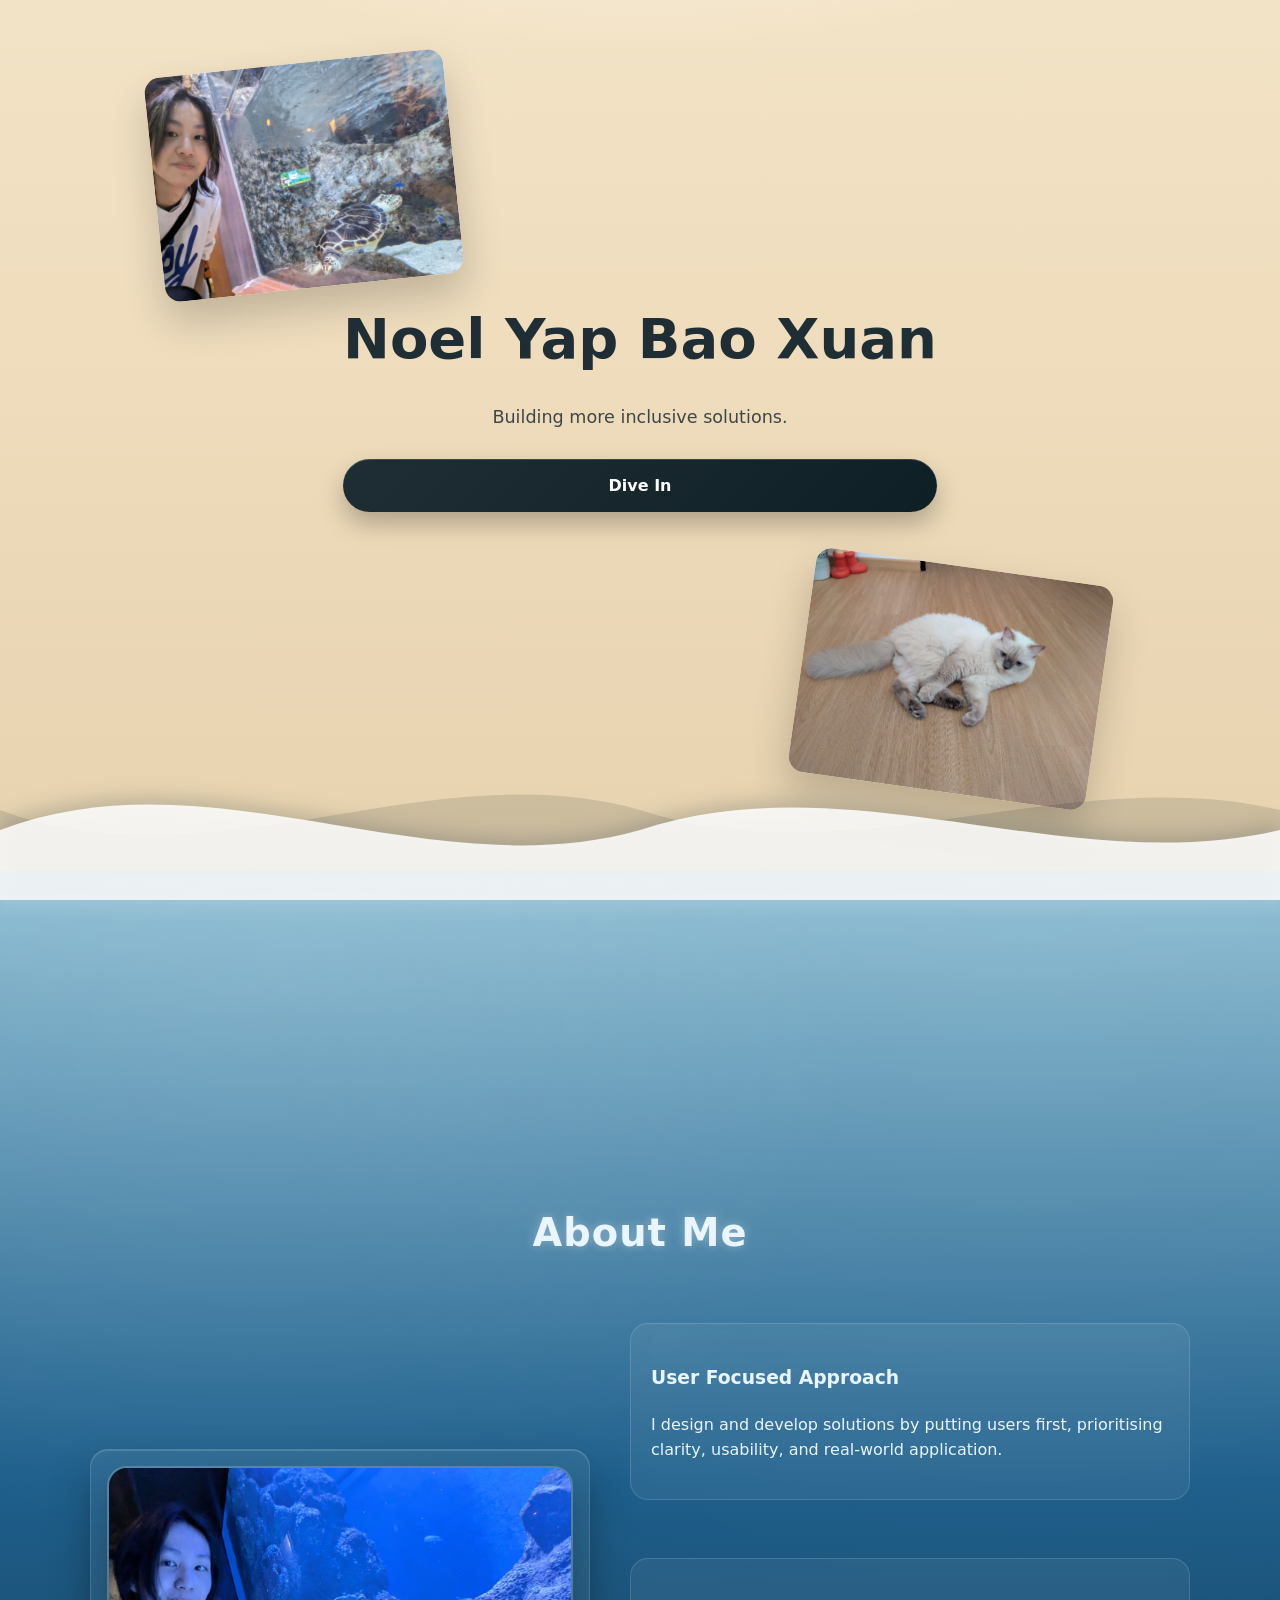
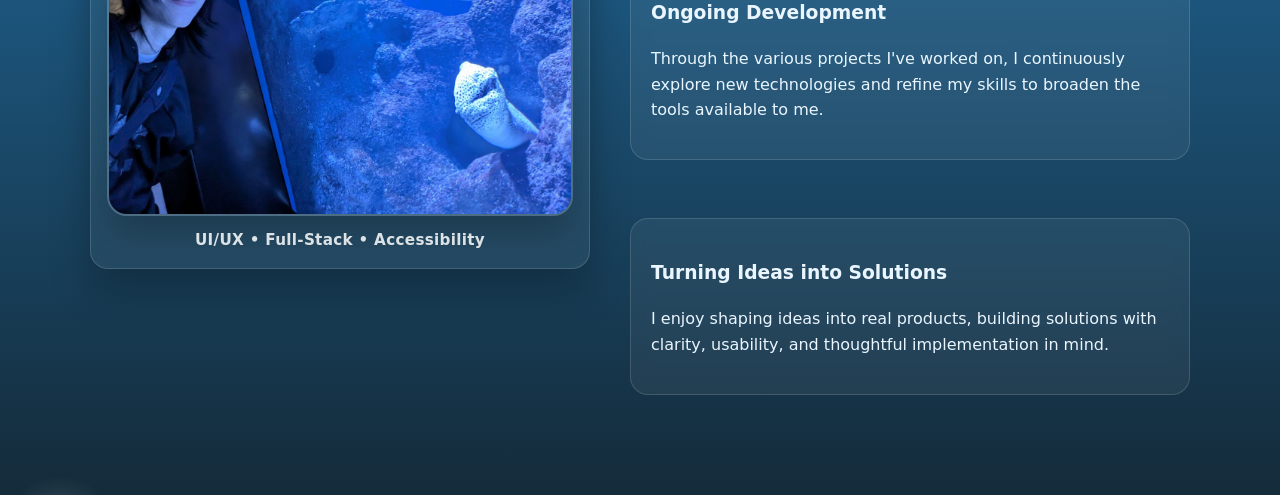
==== index.html @ 28a3634a "move index" ====
<!DOCTYPE html>
<html lang="en">
<head>
    <meta charset="UTF-8">
    <meta name="viewport" content="width=device-width, initial-scale=1.0">
    <title>Noel Yap Bao Xuan</title>
    <link rel="stylesheet" href="css/styles.css">
    </head>

    <body>

    <!-- Shore Section -->
    <section class="Intro">
        <h1>Noel Yap Bao Xuan</h1>
        <p class="sub">
            Building more inclusive solutions.
        </p>
        <div class="sand-photos" aria-hidden="true">
            <img src="assets/intro.jpg" class="sand-photo p1" alt="">
            <img src="assets/cat1.jpg" class="sand-photo p2" alt="">
        </div>
        <a class="btn" href="#about">Dive In</a>
        <div class="wave-divider" id="wave" aria-hidden="true">
            <svg viewBox="0 0 1440 180" preserveAspectRatio="none">
                <path class="wave wave--back"
                    d="M0,90 C240,170 480,30 720,90 C960,160 1200,40 1440,90 L1440,180 L0,180 Z"></path>
                <path class="wave wave--front"
                    d="M0,110 C240,30 480,170 720,110 C960,40 1200,160 1440,110 L1440,180 L0,180 Z"></path>
            </svg>
        </div>
    </section>

    <!-- Ocean Section -->
    <section id="about">
        <div class="bubbles"></div>
        <h2>About Me</h2>

        <div class="about-grid">
            <div class="about-left">
            <img class="about-photo" src="assets/about.jpg" alt="Noel Yap" />
            <div class="about-photo-caption">UI/UX • Full-Stack • Accessibility</div>
            </div>

            <div class="about-right">
            <div class="about-content">
                <h3>User Focused Approach</h3>
                <p>I design and develop solutions by putting users first, prioritising clarity, usability, and real-world application.</p>
            </div>

            <div class="about-content">
                <h3>Ongoing Development</h3>
                <p>Through the various projects I've worked on, I continuously explore new technologies and refine my skills to broaden the tools available to me.</p>
            </div>

            <div class="about-content">
                <h3>Turning Ideas into Solutions</h3>
                <p>I enjoy shaping ideas into real products, building solutions with clarity, usability, and thoughtful implementation in mind.</p>
            </div>
            </div>
        </div>
    </section>

    <script src="js/index.js"></script>
</body>
</html>
---- css/styles.css ----
:root{
    --sand1:#F3E3C6;
    --sand2:#E7D2AE;
    --sea1:#8FBFD4;
    --sea2:#1E5F8C;
    --sea3:#142B3A;
    --foam: rgba(255,255,255,.85);
    --text-dark:#1F2E35;
    --text-light:#EAF6FF;
    --muted-light:#A7C1CF;
    --radius: 18px;
    --border: rgba(255,255,255,.14);
    --max: 1000px;
    --waveH: 180px;
}

*{ box-sizing:border-box; }
body{
    margin:0;
    font-family: system-ui, -apple-system, Segoe UI, Roboto, Arial, sans-serif;
    line-height:1.6;
}

.Intro h1,
.hero-sub,.sand-photos,
.btn{
    animation: heroFade .8s ease forwards;
    opacity:0;
    transform: translateY(20px);
}

.hero-sub{ animation-delay:.2s; }
.btn{ animation-delay:.4s; }

@keyframes heroFade{
    to{
        opacity:1;
        transform: translateY(0);
    }
}
.Intro{
    position:relative;
    min-height:100vh;
    display:grid;
    place-content:center;
    text-align:center;
    padding:40px 20px;
    overflow:hidden;

    padding-bottom: var(--waveH);

    color:var(--text-dark);
    background:
        radial-gradient(900px 380px at 50% -20%, rgba(255,255,255,.7), transparent 60%),
        linear-gradient(180deg,var(--sand1),var(--sand2));
        
}

.Intro h1{
    font-size:clamp(2.2rem,5vw,3.5rem);
    margin-bottom:5px;
}
.sub{
    margin: 14px auto 28px;
    max-width: 600px;
    font-size: 1.1rem;
    opacity: .85;
    color: var(--text-dark);
}
.btn{
    padding:14px 28px;
    border-radius:999px;
    font-weight:700;
    text-decoration:none;
    display:inline-block;

    background: linear-gradient(135deg,#1F2E35,#0F1F26);
    color:white;

    box-shadow:
        0 12px 25px rgba(0,0,0,.25),
        inset 0 1px 0 rgba(255,255,255,.15);

    transition: all .3s ease;
    }

.btn:hover{
    transform: translateY(-3px);
    box-shadow:
        0 20px 35px rgba(0,0,0,.35),
        inset 0 1px 0 rgba(255,255,255,.2);
    }
.btn:hover{ transform:translateY(-2px); }

.sand-photos{
    position:absolute;
    inset:0;
    pointer-events:none;
    z-index:1;
}

.sand-photo{
    position:absolute;
    width:300px;
    border-radius:16px;
    transform: rotate(-6deg);
    box-shadow: 0 20px 40px rgba(0,0,0,.2);
}

.sand-photo.p1{
    left:12%;
    bottom:68%;
}

.sand-photo.p2{
  right:14%;
  bottom:12%;
  transform: rotate(8deg);
}

.Intro h1,
.Intro .btn{
  position:relative;
  z-index:2;
}
.wave-divider{
    position:absolute;
    left:0; right:0;
    bottom:0;
    height: var(--waveH);
    pointer-events:none;
    line-height:0;
    z-index:2;
}

.wave-divider svg{
    width:100%;
    height:100%;
    display:block;
}

.wave--front{
    fill: var(--foam);
    filter: drop-shadow(0 -6px 10px rgba(20,43,58,.25));
}

.wave--back{
    fill: rgba(7,26,38,.12);
    filter: blur(.4px);
}

#about{
    position:relative;
    z-index:1;

    margin-top: calc(-1 * var(--waveH) + 60px);

    padding: calc(120px + var(--waveH)) 20px 80px;

    color: var(--text-light);
    background: linear-gradient(180deg,var(--sea1),var(--sea2),var(--sea3));
    overflow:hidden;

    transform: translateY(90px);
    transition: transform 900ms cubic-bezier(.2,.9,.2,1);
    will-change: transform;
}

#about::before{
    content:"";
    position:absolute;
    left:0;
    right:0;
    top:-70px;
    height:160px;
    pointer-events:none;
    background: linear-gradient(
        180deg,
        rgba(255,255,255,.85) 0%,
        rgba(255,255,255,.35) 35%,
        rgba(255,255,255,0) 75%
    );
    filter: blur(2px);
    opacity: .9;
}
#about::after{
    content:"";
    position:absolute;
    inset:0;
    pointer-events:none;

    background:
        radial-gradient(circle at 20% 10%, rgba(255,255,255,.08), transparent 40%),
        radial-gradient(circle at 80% 0%, rgba(255,255,255,.06), transparent 50%);

    animation: shimmer 8s ease-in-out infinite alternate;
    }

    @keyframes shimmer{
    from{ transform: translateY(-10px); }
    to{ transform: translateY(10px); }
}

#about h2{
    text-align:center;
    margin-bottom:40px;
    font-size: clamp(2rem, 3vw, 2.8rem);
    letter-spacing:1px;

    text-shadow:
    0 0 10px rgba(255,255,255,.3),
    0 0 30px rgba(255,255,255,.1);
}
.about-content{
    width:min(var(--max),100%);
    margin:20px auto;
    padding:20px;
    border-radius:var(--radius);
    background:rgba(255,255,255,.06);
    border:1px solid var(--border);
    backdrop-filter:blur(8px);
    transition:0.2s ease;
    animation: float 6s ease-in-out infinite;

}
.about-content:nth-child(2){ animation-delay: 1s; }
.about-content:nth-child(3){ animation-delay: 2s; }

@keyframes float{
    0%{ transform: translateY(0px); }
    50%{ transform: translateY(-8px); }
    100%{ transform: translateY(0px); }
}

.about-content:hover{
    transform:translateY(-4px);
    background:rgba(255,255,255,.09);
}

.bubbles{
    position:absolute;
    inset:0;
    pointer-events:none;
    overflow:hidden;
}

.bubbles::before,
.bubbles::after{
    content:"";
    position:absolute;
    bottom:-100px;
    width:120px;
    height:120px;
    border-radius:50%;
    background: radial-gradient(circle, rgba(255,255,255,.2), transparent 70%);
    animation: rise 12s linear infinite;
}

.bubbles::after{
    left:70%;
    width:80px;
    height:80px;
    animation-duration: 16s;
}

@keyframes rise{
    from{ transform: translateY(0); opacity:.5; }
    to{ transform: translateY(-120vh); opacity:0; }
}

#wave{
    transform:translateY(0);
    transition:transform 900ms cubic-bezier(.2,.9,.2,1);
    will-change: transform;
}

body.is-swept #wave{ transform:translateY(-70px); }
body.is-swept #about{ transform:translateY(0); }

.wave--front, .wave--back{
    transform-origin:50% 100%;
    transition:transform 900ms cubic-bezier(.2,.9,.2,1);
}

body.is-swept .wave--front{ transform:scaleY(1.08); }
body.is-swept .wave--back{ transform:scaleY(1.04); }

.about-grid{
    width: min(1100px, 100%);
    margin: 20px auto 0;  
    display: grid;
    grid-template-columns: 500px 1fr;  
    gap: 40px;
    align-items: center;  
}
.about-left{
    position: sticky;
    top: 90px;                 
    align-self: center;

    padding: 16px;
    border-radius: var(--radius);
    background: rgba(255,255,255,.06);
    border: 1px solid var(--border);
    backdrop-filter: blur(8px);

    box-shadow:
    0 20px 40px rgba(0,0,0,.25),
    inset 0 1px 0 rgba(255,255,255,.15);
}

.about-photo{
    width: 100%;
    aspect-ratio: 4/3;       
    object-fit: cover;
    border-radius: 20px;
    display: block;

    border: 2px solid rgba(255,255,255,.18);
    box-shadow: 0 18px 35px rgba(0,0,0,.25);
}

.about-photo-caption{
    margin-top: 12px;
    text-align: center;
    font-weight: 700;
    color: rgba(255,255,255,.85);
    letter-spacing: .3px;
    font-size: .95rem;
}

.about-right{
    display: grid;
    gap: 18px;
}

.about-right .about-content{ animation: float 6s ease-in-out infinite; }
.about-right .about-content:nth-child(1){ animation-delay: 0s; }
.about-right .about-content:nth-child(2){ animation-delay: 1s; }
.about-right .about-content:nth-child(3){ animation-delay: 2s; }

@media (max-width: 900px){
    .about-grid{
        grid-template-columns: 1fr;
    }
    .about-left{
        position: relative;
        top: auto;
    }
}
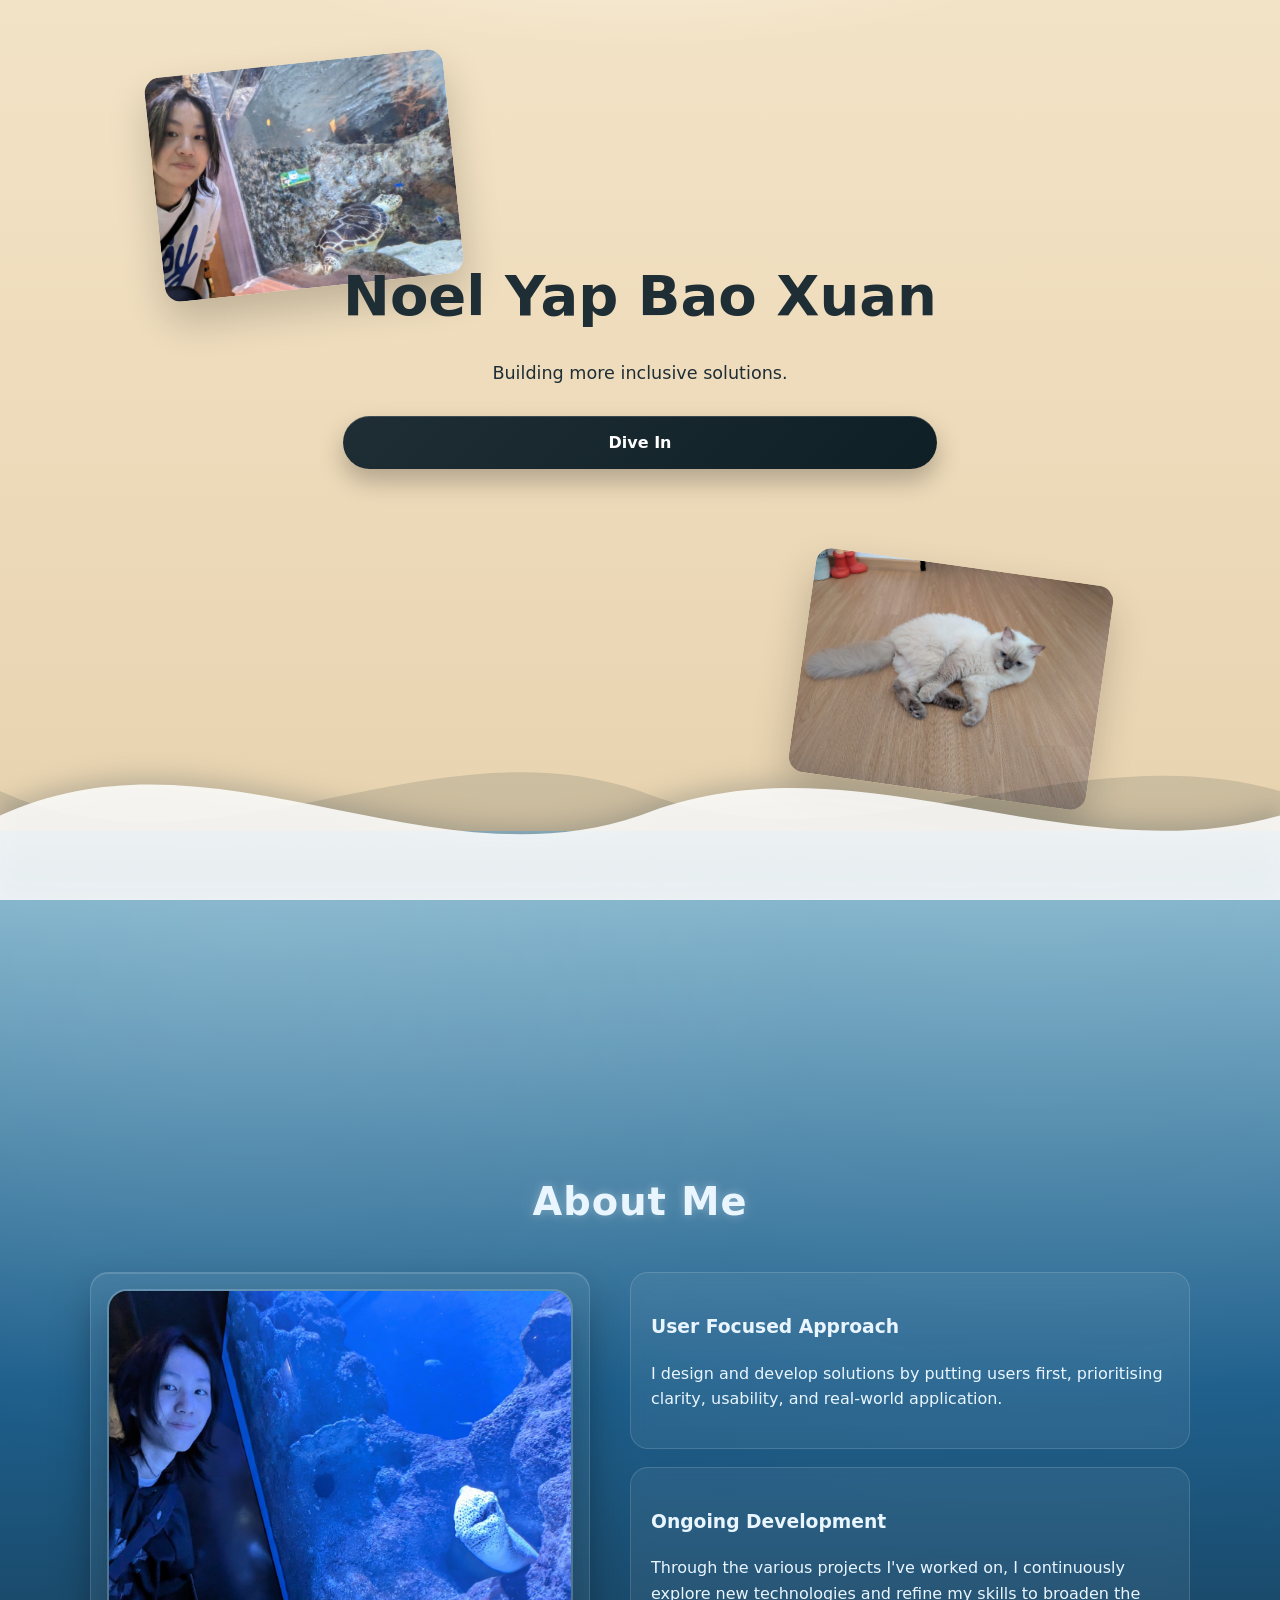
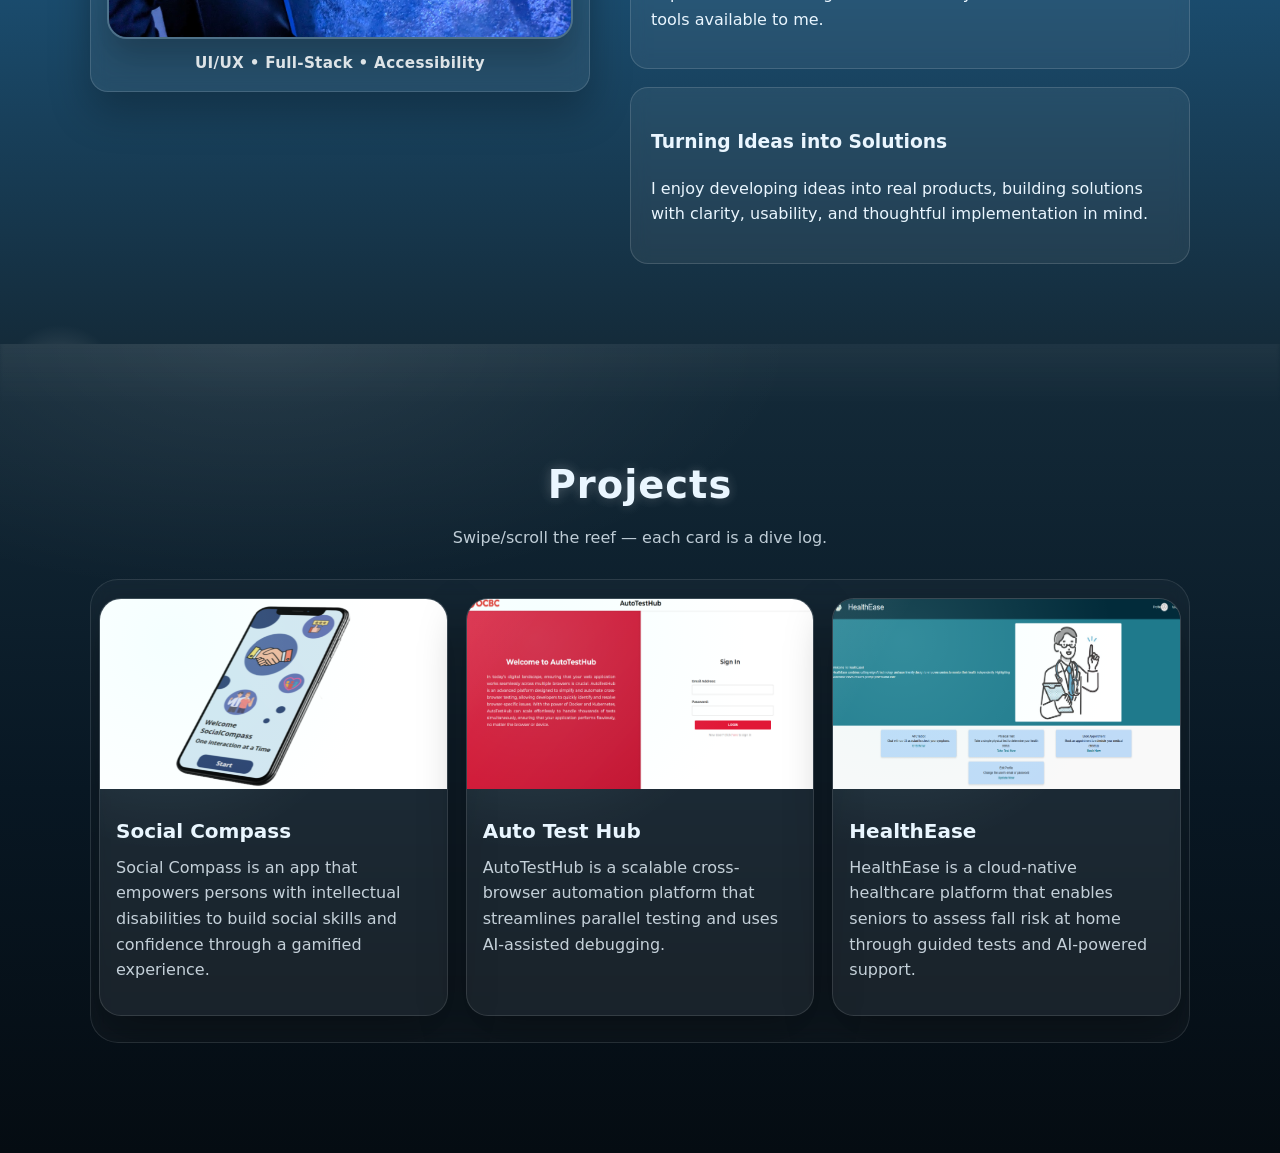
==== commit 15f683d4: "completed project section" ====
--- a/index.html
+++ b/index.html
@@ -28,9 +28,11 @@
                     d="M0,110 C240,30 480,170 720,110 C960,40 1200,160 1440,110 L1440,180 L0,180 Z"></path>
             </svg>
         </div>
+        
     </section>
 
-    <!-- Ocean Section -->
+
+    <!-- About Me Section -->
     <section id="about">
         <div class="bubbles"></div>
         <h2>About Me</h2>
@@ -54,12 +56,88 @@
 
             <div class="about-content">
                 <h3>Turning Ideas into Solutions</h3>
-                <p>I enjoy shaping ideas into real products, building solutions with clarity, usability, and thoughtful implementation in mind.</p>
+                <p>I enjoy developing ideas into real products, building solutions with clarity, usability, and thoughtful implementation in mind.</p>
             </div>
             </div>
         </div>
     </section>
 
+    <!-- Projects Section -->
+<section id="projects">
+    <div class="projects-head">
+        <h2>Projects</h2>
+        <p class="projects-sub">Swipe/scroll the reef — each card is a dive log.</p>
+    </div>
+
+    <div class="projects-reef" aria-label="Projects (horizontal)">
+    <article class="project-card" role="button" tabindex="0"
+        data-project="socialcompass"
+        aria-label="Open Social Compass details">
+
+        <div class="project-media">
+            <img src="assets/socialcompass.jpg" alt="Social Compass preview" />
+        </div>
+
+        <div class="project-body">
+            <h3>Social Compass</h3>
+            <p>Social Compass is an app that empowers persons with intellectual disabilities to build social skills and confidence through a gamified experience.</p>
+        </div>
+
+        <span class="card-glow" aria-hidden="true"></span>
+        </article>
+
+        <article class="project-card" role="button" tabindex="0"
+            data-project="autotesthub"
+            aria-label="Open Auto Test Hub details">
+            <div class="project-media">
+            <img src="assets/ath.png" alt="Auto Test Hub preview" />
+        </div>
+            <div class="project-body">
+                <h3>Auto Test Hub</h3>
+                <p>AutoTestHub is a scalable cross-browser automation platform that streamlines parallel testing and uses AI-assisted debugging.</p>
+            </div>
+
+            <span class="card-glow" aria-hidden="true"></span>
+            </article>
+
+        <article class="project-card" role="button" tabindex="0"
+            data-project="healthease"
+            aria-label="Open HealthEase details">
+                    <div class="project-media">
+            <img src="assets/healthEase.png" alt="Project 3 preview" />
+        </div>
+            <div class="project-body">
+                <h3>HealthEase</h3>
+                <p>HealthEase is a cloud-native healthcare platform that enables seniors to assess fall risk at home through guided tests and AI-powered support.</p>
+            </div>
+
+            <span class="card-glow" aria-hidden="true"></span>
+            </article>
+    </div>
+</section>
+
+    <div class="angler-teaser" aria-hidden="false">
+        <img src="assets/angler.png" alt="" class="angler-img" />
+        <button class="angler-hit" type="button" aria-label="Go to Projects"></button>
+        </div>
+
+        <!-- Project Modal -->
+    <div class="modal" id="projectModal" aria-hidden="true">
+        <div class="modal-backdrop" data-close="true"></div>
+
+        <div class="modal-dialog" role="dialog" aria-modal="true" aria-labelledby="modalTitle">
+            <button class="modal-close" type="button" aria-label="Close modal" data-close="true">✕</button>
+
+            <h3 id="modalTitle">Title</h3>
+            <p class="modal-sub" id="modalSub">Short line</p>
+
+            <div class="modal-content" id="modalContent"></div>
+
+            <div class="modal-actions" id="modalActions"></div>
+        </div>
+    </div>
+
     <script src="js/index.js"></script>
+
 </body>
 </html>
--- a/css/styles.css
+++ b/css/styles.css
@@ -11,34 +11,35 @@
     --radius: 18px;
     --border: rgba(255,255,255,.14);
     --max: 1000px;
-    --waveH: 180px;
-}
-
-*{ box-sizing:border-box; }
-body{
+    --waveH: 220px;
+    }
+
+    *{ box-sizing:border-box; }
+    html{ scroll-behavior:auto; }
+    body{
     margin:0;
     font-family: system-ui, -apple-system, Segoe UI, Roboto, Arial, sans-serif;
     line-height:1.6;
-}
-
-.Intro h1,
-.hero-sub,.sand-photos,
-.btn{
+    }
+
+    /* ===== Intro ===== */
+    .Intro h1,
+    .sub,
+    .sand-photos,
+    .btn{
     animation: heroFade .8s ease forwards;
     opacity:0;
     transform: translateY(20px);
-}
-
-.hero-sub{ animation-delay:.2s; }
-.btn{ animation-delay:.4s; }
-
-@keyframes heroFade{
-    to{
-        opacity:1;
-        transform: translateY(0);
-    }
-}
-.Intro{
+    }
+    .sub{ animation-delay:.15s; }
+    .sand-photos{ animation-delay:.25s; }
+    .btn{ animation-delay:.4s; }
+
+    @keyframes heroFade{
+    to{ opacity:1; transform: translateY(0); }
+    }
+
+    .Intro{
     position:relative;
     min-height:100vh;
     display:grid;
@@ -53,124 +54,125 @@
     background:
         radial-gradient(900px 380px at 50% -20%, rgba(255,255,255,.7), transparent 60%),
         linear-gradient(180deg,var(--sand1),var(--sand2));
-        
-}
-
-.Intro h1{
+    }
+
+    .Intro h1{
     font-size:clamp(2.2rem,5vw,3.5rem);
-    margin-bottom:5px;
-}
-.sub{
+    margin:0 0 5px;
+    }
+    .sub{
     margin: 14px auto 28px;
     max-width: 600px;
     font-size: 1.1rem;
     opacity: .85;
     color: var(--text-dark);
-}
-.btn{
+    }
+
+    .btn{
     padding:14px 28px;
     border-radius:999px;
-    font-weight:700;
+    font-weight:800;
     text-decoration:none;
     display:inline-block;
-
     background: linear-gradient(135deg,#1F2E35,#0F1F26);
     color:white;
-
     box-shadow:
         0 12px 25px rgba(0,0,0,.25),
         inset 0 1px 0 rgba(255,255,255,.15);
-
-    transition: all .3s ease;
-    }
-
-.btn:hover{
+    transition: transform .25s ease, box-shadow .25s ease;
+    }
+    .btn:hover{
     transform: translateY(-3px);
     box-shadow:
         0 20px 35px rgba(0,0,0,.35),
         inset 0 1px 0 rgba(255,255,255,.2);
     }
-.btn:hover{ transform:translateY(-2px); }
-
-.sand-photos{
+
+    .sand-photos{
     position:absolute;
     inset:0;
     pointer-events:none;
     z-index:1;
-}
-
-.sand-photo{
+    }
+    .sand-photo{
     position:absolute;
     width:300px;
     border-radius:16px;
     transform: rotate(-6deg);
     box-shadow: 0 20px 40px rgba(0,0,0,.2);
-}
-
-.sand-photo.p1{
-    left:12%;
-    bottom:68%;
-}
-
-.sand-photo.p2{
-  right:14%;
-  bottom:12%;
-  transform: rotate(8deg);
-}
-
-.Intro h1,
-.Intro .btn{
-  position:relative;
-  z-index:2;
-}
-.wave-divider{
+    }
+    .sand-photo.p1{ left:12%; bottom:68%; }
+    .sand-photo.p2{
+    right:14%;
+    bottom:12%;
+    transform: rotate(8deg);
+    }
+
+    .Intro h1,
+    .Intro .sub,
+    .Intro .btn{
+    position:relative;
+    z-index:2;
+    }
+
+/* ===== Wave Divider ===== */
+    .wave-divider{
     position:absolute;
     left:0; right:0;
-    bottom:0;
+    bottom:-1px;              
     height: var(--waveH);
     pointer-events:none;
     line-height:0;
-    z-index:2;
-}
-
-.wave-divider svg{
+    z-index:3;
+    }
+    .wave-divider svg{
     width:100%;
     height:100%;
     display:block;
-}
-
-.wave--front{
+    }
+
+
+    .wave--front{
     fill: var(--foam);
     filter: drop-shadow(0 -6px 10px rgba(20,43,58,.25));
-}
-
-.wave--back{
+    }
+    .wave--back{
     fill: rgba(7,26,38,.12);
     filter: blur(.4px);
-}
-
-#about{
+    }
+
+    #wave{
+    transform: translateY(0);
+    transition: transform 900ms cubic-bezier(.2,.9,.2,1);
+    will-change: transform;
+    }
+    body.is-swept #wave{
+    transform: translateY(-70px);
+    }
+    .wave--front, .wave--back{
+    transform-origin:50% 100%;
+    transition: transform 900ms cubic-bezier(.2,.9,.2,1);
+    }
+    body.is-swept .wave--front{ transform: scaleY(1.08); }
+    body.is-swept .wave--back{ transform: scaleY(1.04); }
+
+    /* ===== About ===== */
+    #about{
     position:relative;
-    z-index:1;
-
-    margin-top: calc(-1 * var(--waveH) + 60px);
-
+    z-index:2;
+
+    margin-top: calc(-1 * var(--waveH) + 151px);
     padding: calc(120px + var(--waveH)) 20px 80px;
 
     color: var(--text-light);
     background: linear-gradient(180deg,var(--sea1),var(--sea2),var(--sea3));
     overflow:hidden;
-
-    transform: translateY(90px);
-    transition: transform 900ms cubic-bezier(.2,.9,.2,1);
-    will-change: transform;
-}
-
-#about::before{
+    }
+
+    #about::before{
     content:"";
     position:absolute;
-    left:0;
-    right:0;
+    left:0; right:0;
     top:-70px;
     height:160px;
     pointer-events:none;
@@ -182,70 +184,42 @@
     );
     filter: blur(2px);
     opacity: .9;
-}
-#about::after{
+    }
+
+    #about::after{
     content:"";
     position:absolute;
     inset:0;
     pointer-events:none;
-
     background:
         radial-gradient(circle at 20% 10%, rgba(255,255,255,.08), transparent 40%),
         radial-gradient(circle at 80% 0%, rgba(255,255,255,.06), transparent 50%);
-
     animation: shimmer 8s ease-in-out infinite alternate;
     }
 
     @keyframes shimmer{
     from{ transform: translateY(-10px); }
     to{ transform: translateY(10px); }
-}
-
-#about h2{
+    }
+
+    #about h2{
     text-align:center;
-    margin-bottom:40px;
+    margin:0 0 40px;
     font-size: clamp(2rem, 3vw, 2.8rem);
     letter-spacing:1px;
-
     text-shadow:
-    0 0 10px rgba(255,255,255,.3),
-    0 0 30px rgba(255,255,255,.1);
-}
-.about-content{
-    width:min(var(--max),100%);
-    margin:20px auto;
-    padding:20px;
-    border-radius:var(--radius);
-    background:rgba(255,255,255,.06);
-    border:1px solid var(--border);
-    backdrop-filter:blur(8px);
-    transition:0.2s ease;
-    animation: float 6s ease-in-out infinite;
-
-}
-.about-content:nth-child(2){ animation-delay: 1s; }
-.about-content:nth-child(3){ animation-delay: 2s; }
-
-@keyframes float{
-    0%{ transform: translateY(0px); }
-    50%{ transform: translateY(-8px); }
-    100%{ transform: translateY(0px); }
-}
-
-.about-content:hover{
-    transform:translateY(-4px);
-    background:rgba(255,255,255,.09);
-}
-
-.bubbles{
+        0 0 10px rgba(255,255,255,.3),
+        0 0 30px rgba(255,255,255,.1);
+    }
+
+    .bubbles{
     position:absolute;
     inset:0;
     pointer-events:none;
     overflow:hidden;
-}
-
-.bubbles::before,
-.bubbles::after{
+    }
+    .bubbles::before,
+    .bubbles::after{
     content:"";
     position:absolute;
     bottom:-100px;
@@ -254,49 +228,31 @@
     border-radius:50%;
     background: radial-gradient(circle, rgba(255,255,255,.2), transparent 70%);
     animation: rise 12s linear infinite;
-}
-
-.bubbles::after{
+    }
+    .bubbles::after{
     left:70%;
     width:80px;
     height:80px;
     animation-duration: 16s;
-}
-
-@keyframes rise{
+    }
+    @keyframes rise{
     from{ transform: translateY(0); opacity:.5; }
     to{ transform: translateY(-120vh); opacity:0; }
-}
-
-#wave{
-    transform:translateY(0);
-    transition:transform 900ms cubic-bezier(.2,.9,.2,1);
-    will-change: transform;
-}
-
-body.is-swept #wave{ transform:translateY(-70px); }
-body.is-swept #about{ transform:translateY(0); }
-
-.wave--front, .wave--back{
-    transform-origin:50% 100%;
-    transition:transform 900ms cubic-bezier(.2,.9,.2,1);
-}
-
-body.is-swept .wave--front{ transform:scaleY(1.08); }
-body.is-swept .wave--back{ transform:scaleY(1.04); }
-
-.about-grid{
+    }
+
+    .about-grid{
     width: min(1100px, 100%);
-    margin: 20px auto 0;  
+    margin: 0 auto;
     display: grid;
-    grid-template-columns: 500px 1fr;  
+    grid-template-columns: 500px 1fr;
     gap: 40px;
-    align-items: center;  
-}
-.about-left{
+    align-items: center;
+    }
+
+    .about-left{
     position: sticky;
-    top: 90px;                 
-    align-self: center;
+    top: 90px;
+    align-self: start;
 
     padding: 16px;
     border-radius: var(--radius);
@@ -305,46 +261,626 @@
     backdrop-filter: blur(8px);
 
     box-shadow:
-    0 20px 40px rgba(0,0,0,.25),
-    inset 0 1px 0 rgba(255,255,255,.15);
-}
-
-.about-photo{
+        0 20px 40px rgba(0,0,0,.25),
+        inset 0 1px 0 rgba(255,255,255,.15);
+    }
+
+    .about-photo{
     width: 100%;
-    aspect-ratio: 4/3;       
+    aspect-ratio: 4/3;
     object-fit: cover;
     border-radius: 20px;
     display: block;
-
     border: 2px solid rgba(255,255,255,.18);
     box-shadow: 0 18px 35px rgba(0,0,0,.25);
-}
-
-.about-photo-caption{
+    }
+
+    .about-photo-caption{
     margin-top: 12px;
     text-align: center;
-    font-weight: 700;
+    font-weight: 800;
     color: rgba(255,255,255,.85);
     letter-spacing: .3px;
     font-size: .95rem;
-}
-
-.about-right{
+    }
+
+    .about-right{
     display: grid;
     gap: 18px;
-}
-
-.about-right .about-content{ animation: float 6s ease-in-out infinite; }
-.about-right .about-content:nth-child(1){ animation-delay: 0s; }
-.about-right .about-content:nth-child(2){ animation-delay: 1s; }
-.about-right .about-content:nth-child(3){ animation-delay: 2s; }
-
-@media (max-width: 900px){
+    }
+
+    .about-content{
+    padding:20px;
+    border-radius:var(--radius);
+    background:rgba(255,255,255,.06);
+    border:1px solid var(--border);
+    backdrop-filter:blur(8px);
+    transition: transform .2s ease, background .2s ease;
+    animation: float 6s ease-in-out infinite;
+    }
+    .about-right .about-content:nth-child(1){ animation-delay: 0s; }
+    .about-right .about-content:nth-child(2){ animation-delay: 1s; }
+    .about-right .about-content:nth-child(3){ animation-delay: 2s; }
+
+    @keyframes float{
+    0%{ transform: translateY(0px); }
+    50%{ transform: translateY(-8px); }
+    100%{ transform: translateY(0px); }
+    }
+
+    .about-content:hover{
+    transform: translateY(-4px);
+    background: rgba(255,255,255,.09);
+    }
+
+    @media (max-width: 900px){
+    .about-grid{ grid-template-columns: 1fr; }
+    .about-left{ position: relative; top: auto; }
+    }
+
+    /* ===== Projects ===== */
+    #projects{
+    position: relative;
+    padding: 110px 20px 110px;
+    color: var(--text-light);
+    background:
+        radial-gradient(900px 420px at 20% 0%, rgba(255,255,255,.08), transparent 60%),
+        linear-gradient(180deg, var(--sea3), #081723 55%, #050c12 100%);
+    overflow: hidden;
+    }
+
+    #projects::before{
+    content:"";
+    position:absolute;
+    left:0; right:0; top:-70px;
+    height:180px;
+    pointer-events:none;
+    background: linear-gradient(
+        180deg,
+        rgba(255,255,255,.12) 0%,
+        rgba(255,255,255,.06) 35%,
+        rgba(255,255,255,0) 75%
+    );
+    filter: blur(2px);
+    opacity: .9;
+    }
+
+    .projects-head{
+    width: min(1100px, 100%);
+    margin: 0 auto 24px;
+    text-align: center;
+    }
+
+    .projects-head h2{
+    margin: 0 0 10px;
+    font-size: clamp(2rem, 3vw, 2.8rem);
+    letter-spacing: 1px;
+    text-shadow:
+        0 0 12px rgba(255,255,255,.22),
+        0 0 30px rgba(255,255,255,.08);
+    }
+
+    .projects-sub{
+    margin: 0 auto;
+    max-width: 680px;
+    color: rgba(234,246,255,.8);
+    }
+
+    .projects-reef{
+    width: min(1100px, 100%);
+    margin: 28px auto 0;
+
+    display: grid;
+    grid-auto-flow: column;
+    grid-auto-columns: minmax(280px, 360px);
+    gap: 18px;
+
+    overflow-x: auto;
+    padding: 18px 8px 26px;
+
+    scroll-snap-type: x mandatory;
+    -webkit-overflow-scrolling: touch;
+
+    border-radius: calc(var(--radius) + 10px);
+    background: rgba(255,255,255,.03);
+    border: 1px solid rgba(255,255,255,.10);
+    backdrop-filter: blur(8px);
+    }
+
+    .projects-reef::-webkit-scrollbar{ height: 10px; }
+    .projects-reef::-webkit-scrollbar-thumb{
+    background: rgba(255,255,255,.18);
+    border-radius: 999px;
+    }
+    .projects-reef::-webkit-scrollbar-track{
+    background: rgba(255,255,255,.06);
+    border-radius: 999px;
+    }
+
+    .project-card{
+    position: relative;
+    scroll-snap-align: center;
+
+    border-radius: 22px;
+    overflow: hidden;
+    border: 1px solid rgba(255,255,255,.12);
+    background: rgba(255,255,255,.05);
+    box-shadow: 0 18px 45px rgba(0,0,0,.35);
+
+    transform: translateY(0);
+    transition: transform .25s ease, background .25s ease, border-color .25s ease;
+    }
+
+    .project-card:hover{
+    transform: translateY(-6px);
+    background: rgba(255,255,255,.075);
+    border-color: rgba(255,255,255,.18);
+    }
+
+    .project-media{
+    position: relative;
+    height: 190px;
+    overflow: hidden;
+    }
+
+    .project-media img{
+    width: 100%;
+    height: 100%;
+    display: block;
+    transform: scale(1.03);
+    transition: transform .6s ease;
+    }
+    .project-card:hover .project-media img{ transform: scale(1.10); }
+
+    .project-media::after{
+    content:"";
+    position:absolute;
+    inset:-40% -30%;
+    background: linear-gradient(
+        120deg,
+        transparent 0%,
+        rgba(255,255,255,.10) 45%,
+        transparent 60%
+    );
+    transform: translateX(-40%);
+    animation: scan 6.5s ease-in-out infinite;
+    pointer-events:none;
+    }
+
+    @keyframes scan{
+    0%, 35% { transform: translateX(-50%); opacity:0; }
+    45%     { opacity:.8; }
+    70%     { transform: translateX(55%); opacity:0; }
+    100%    { opacity:0; }
+    }
+
+.project-body{ padding: 16px 16px 18px; }
+.project-body h3{ margin: 10px 0 8px; font-size: 1.25rem; }
+.project-body p{ margin: 0 0 14px; color: rgba(234,246,255,.82); }
+
+    .project-tags{
+    display:flex;
+    flex-wrap:wrap;
+    gap:8px;
+    }
+    .tag{
+    font-size:.78rem;
+    font-weight:800;
+    letter-spacing:.2px;
+    padding:7px 10px;
+    border-radius:999px;
+    background: rgba(255,255,255,.08);
+    border: 1px solid rgba(255,255,255,.12);
+    color: rgba(234,246,255,.92);
+    }
+
+    .project-actions{
+    display:flex;
+    gap:10px;
+    flex-wrap:wrap;
+    }
+
+.pbtn{
+    display:inline-block;
+    padding: 10px 12px;
+    border-radius: 999px;
+    text-decoration:none;
+    font-weight: 900;
+    color: var(--text-dark);
+    background: rgba(255,255,255,.88);
+    transition: transform .2s ease, filter .2s ease;
+    }
+.pbtn:hover{ transform: translateY(-2px); filter: brightness(1.02); }
+
+.pbtn.ghost{
+    background: rgba(255,255,255,.08);
+    color: rgba(234,246,255,.92);
+    border: 1px solid rgba(255,255,255,.16);
+    }
+
+.card-glow{
+    position:absolute;
+    inset:-1px;
+    border-radius: 22px;
+    pointer-events:none;
+    background: radial-gradient(circle at 20% 10%, rgba(180,255,255,.20), transparent 45%);
+    opacity:.7;
+    }
+
+.projects-hint{
+    width: min(1100px, 100%);
+    margin: 10px auto 0;
+    text-align: right;
+    color: rgba(234,246,255,.55);
+    font-weight: 800;
+    letter-spacing: .3px;
+    }
+@media (max-width: 700px){
+    .projects-hint{ text-align:center; }
+    .projects-reef{ grid-auto-columns: minmax(240px, 82vw); }
+    }
+
+/* ===== Angler teaser =====*/
+
+.angler-teaser{
+    position: fixed;
+    right: 0;
+    bottom: 6vh;
+    z-index: 50;
+    width: min(1100px, 86vw);
+    pointer-events: none;
+}
+
+.angler-img{
+    width:100%;
+    height:auto;
+    display:block;
+    transform: translateX(125%) translateY(0);
+    transition: transform 950ms cubic-bezier(.2,.9,.2,1);
+    filter: drop-shadow(0 14px 30px rgba(0,0,0,.22));
+    will-change: transform;
+}
+
+.angler-hit{
+    position:absolute;
+    right:20px; 
+    top:40%;
+    width:120px;
+    height:120px;
+
+    border:0;
+    padding:0;
+    background:transparent;
+    cursor:pointer;
+    border-radius:50%;
+
+    pointer-events:auto;
+
+    opacity:0;
+    transform: translateX(40px);
+    transition: opacity 300ms ease, transform 600ms cubic-bezier(.2,.9,.2,1);
+}
+
+.angler-hit::before{
+    content:"";
+    position:absolute;
+    inset:-25px;
+    border-radius:50%;
+    background: radial-gradient(
+        circle,
+        rgba(180,255,255,0.95) 0%,
+        rgba(180,255,255,0.55) 35%,
+        rgba(180,255,255,0.18) 62%,
+        transparent 75%
+    );
+    filter: blur(16px);
+    opacity: .75;
+    pointer-events:none;
+    animation: baitPulse 4s ease-in-out infinite;
+}
+@keyframes baitPulse{
+    0%   { transform: scale(1); opacity: .65; }
+    50%  { transform: scale(1.08); opacity: 1; }
+    100% { transform: scale(1); opacity: .65; }
+}
+.angler-hit:hover::before{ opacity: 1; transform: scale(1.2); }
+.angler-hit:focus-visible{
+    outline: 3px solid rgba(180,255,255,0.9);
+    outline-offset: 8px;
+}
+
+body.section-intro .angler-hit{
+    opacity:0;
+    transform: translateX(40px);
+    pointer-events:none;
+}
+body.section-intro .angler-img{
+    transform: translateX(125%) translateY(0);
+}
+
+body.section-about .angler-hit{
+    opacity:1;
+    transform: translateX(0);
+    pointer-events:auto;
+}
+body.section-about .angler-img{
+    transform: translateX(80%) translateY(0);
+}
+
+
+body.section-projects .angler-hit{
+    opacity:0;
+    transform: translateX(40px);
+    pointer-events:none;
+}
+body.section-projects .angler-img{
+    transform: translateX(55%) translateY(-30px);
+}
+
+.angler-teaser.is-swimming .angler-img{
+    transform: translateX(55%) translateY(-30px);
+}
+
+@media (prefers-reduced-motion: reduce){
+    .angler-img{ transition:none; }
+    .angler-hit::before{ animation:none; }
+}
+
+body.section-about .angler-hit{
+    animation: baitNudge 2.2s ease-in-out infinite;
+    }
+    @keyframes baitNudge{
+    0%, 70%, 100% { transform: translateX(0); }
+    85%           { transform: translateX(-10px); }
+    92%           { transform: translateX(0); }
+}
+
+body.bait-used .angler-hit{ animation: none; }
+
+/* ===== Modal ===== */
+.modal{
+    position: fixed;
+    inset: 0;
+    z-index: 200;
+    display: none;
+}
+
+.modal.is-open{
+    display: block;
+}
+
+.modal-backdrop{
+    position: absolute;
+    inset: 0;
+    background: rgba(0,0,0,.55);
+    backdrop-filter: blur(4px);
+}
+
+.modal-dialog{
+    position: relative;
+    width: min(860px, calc(100vw - 28px));
+    max-height: min(78vh, 720px);
+    margin: 10vh auto 0;
+    padding: 22px 20px 18px;
+
+    border-radius: 22px;
+    border: 1px solid rgba(255,255,255,.18);
+    background: rgba(8, 20, 30, .88);
+    color: var(--text-light);
+
+    box-shadow: 0 30px 80px rgba(0,0,0,.55);
+    overflow: auto;
+}
+
+.modal-close{
+    position: sticky;
+    top: 10px;
+    margin-left: auto;
+    display: block;
+
+    width: 42px;
+    height: 42px;
+    border-radius: 999px;
+    border: 1px solid rgba(255,255,255,.18);
+    background: rgba(255,255,255,.10);
+    color: rgba(234,246,255,.9);
+    cursor: pointer;
+}
+
+#modalTitle{
+    margin: 6px 0 6px;
+    font-size: 1.6rem;
+    letter-spacing: .4px;
+}
+
+.modal-sub{
+    margin: 0 0 14px;
+    color: rgba(234,246,255,.75);
+    font-weight: 700;
+    }
+
+.modal-content{
+    display: grid;
+    align-items: center;
+    gap: 12px;
+    line-height: 1.7;
+    color: rgba(234,246,255,.88);
+    }
+
+.modal-actions{
+    display: flex;
+    gap: 10px;
+    flex-wrap: wrap;
+    margin-top: 16px;
+    }
+
+.modal-actions a{
+    display: inline-block;
+    padding: 10px 12px;
+    border-radius: 999px;
+    text-decoration: none;
+    font-weight: 900;
+    background: rgba(255,255,255,.9);
+    color: var(--text-dark);
+}
+
+.modal-actions a.ghost{
+    background: rgba(255,255,255,.08);
+    color: rgba(234,246,255,.92);
+    border: 1px solid rgba(255,255,255,.16);
+}
+.modal-image{
+    display: flex;
+    justify-content: center;
+    align-items: center;
+
+    width: 100%;
+    margin: 14px auto 18px;
+
+}
+
+.modal-image img{
+    width: 75%;              
+    max-width: 480px;          
+    max-height: 320px;        
+    height: auto;
+
+    border-radius: 16px;
+    object-fit: contain;
+
+    border: 1px solid rgba(255,255,255,.18);
+    box-shadow: 0 18px 40px rgba(0,0,0,.45);
+}
+@media (max-width: 768px){
+
+
+    .Intro{
+        padding: 28px 16px;
+        padding-bottom: var(--waveH);
+    }
+
+    .sand-photo{
+        width: clamp(140px, 36vw, 190px);
+        border-radius: 14px;
+        box-shadow: 0 14px 28px rgba(0,0,0,.18);
+    }
+
+
+    .sand-photo.p1{ left: 6%; bottom: 68%; }
+    .sand-photo.p2{ right: 6%; bottom: 14%; }
+
+
+    .sand-photo{ opacity: .85; }
+
+
     .about-grid{
         grid-template-columns: 1fr;
+        gap: 18px;
     }
     .about-left{
         position: relative;
         top: auto;
-    }
-}+        max-width: 520px;
+        margin: 0 auto;
+    }
+
+
+    .projects-reef{
+        grid-auto-columns:80vw
+    }
+    .projects-reef{
+        height: 50vh;
+        margin-bottom: 10vh;
+    }
+
+
+
+
+    .angler-teaser{
+        left: 50%;
+        right: auto;
+        bottom: 10px;
+        transform: translateX(-50%);
+        width: min(520px, 96vw);
+        z-index: 60;
+        pointer-events: none;
+    }
+
+    .angler-img{
+        width: 125vw;
+        height: auto;
+        display: block;
+
+
+        transform: translateY(120%) rotate(90deg);
+        transform-origin: 50% 100%;
+        transition: transform 850ms cubic-bezier(.2,.9,.2,1);
+    }
+
+
+    .angler-hit{
+        right: auto;
+        left: 50%;
+        top: auto;
+        bottom: 6px;
+
+        width: 50px;
+        height: 50px;
+
+        transform: translateX(50%) translateY(10px);
+        opacity: 0;
+
+        transition: opacity 260ms ease, transform 650ms cubic-bezier(.2,.9,.2,1);
+    }
+
+
+    .angler-hit::before{
+        inset: -18px;
+        filter: blur(12px);
+    }
+
+
+    body.section-intro .angler-img{
+        transform: translateY(120%) rotate(90deg);
+    }
+    body.section-intro .angler-hit{
+        opacity: 0;
+        transform: translateX(-50%) translateY(30px);
+        pointer-events: none;
+    }
+
+
+    body.section-about .angler-img{
+        transform: translateY(50%) translateX(-40%) rotate(90deg);
+    }
+    body.section-about .angler-hit{
+        opacity: 1;
+        transform: translateX(-50%) translateY(0);
+        pointer-events: auto;
+    }
+
+
+    body.section-projects .angler-img,
+    .angler-teaser.is-swimming .angler-img{
+        transform: translateY(5%) translateX(-40%) rotate(90deg);
+    }
+    body.section-projects .angler-hit{
+        opacity: 0;
+        transform: translateX(-50%) translateY(0);
+        pointer-events: auto;
+    }
+
+
+    .angler-teaser::after{
+        right: auto;
+        left: 50%;
+        top: auto;
+        bottom: 98px;
+        transform: translateX(-50%);
+    }
+
+
+    .project-card:hover{ transform: none; }
+    .project-card:hover .project-media img{ transform: scale(1.03); }
+    }
+
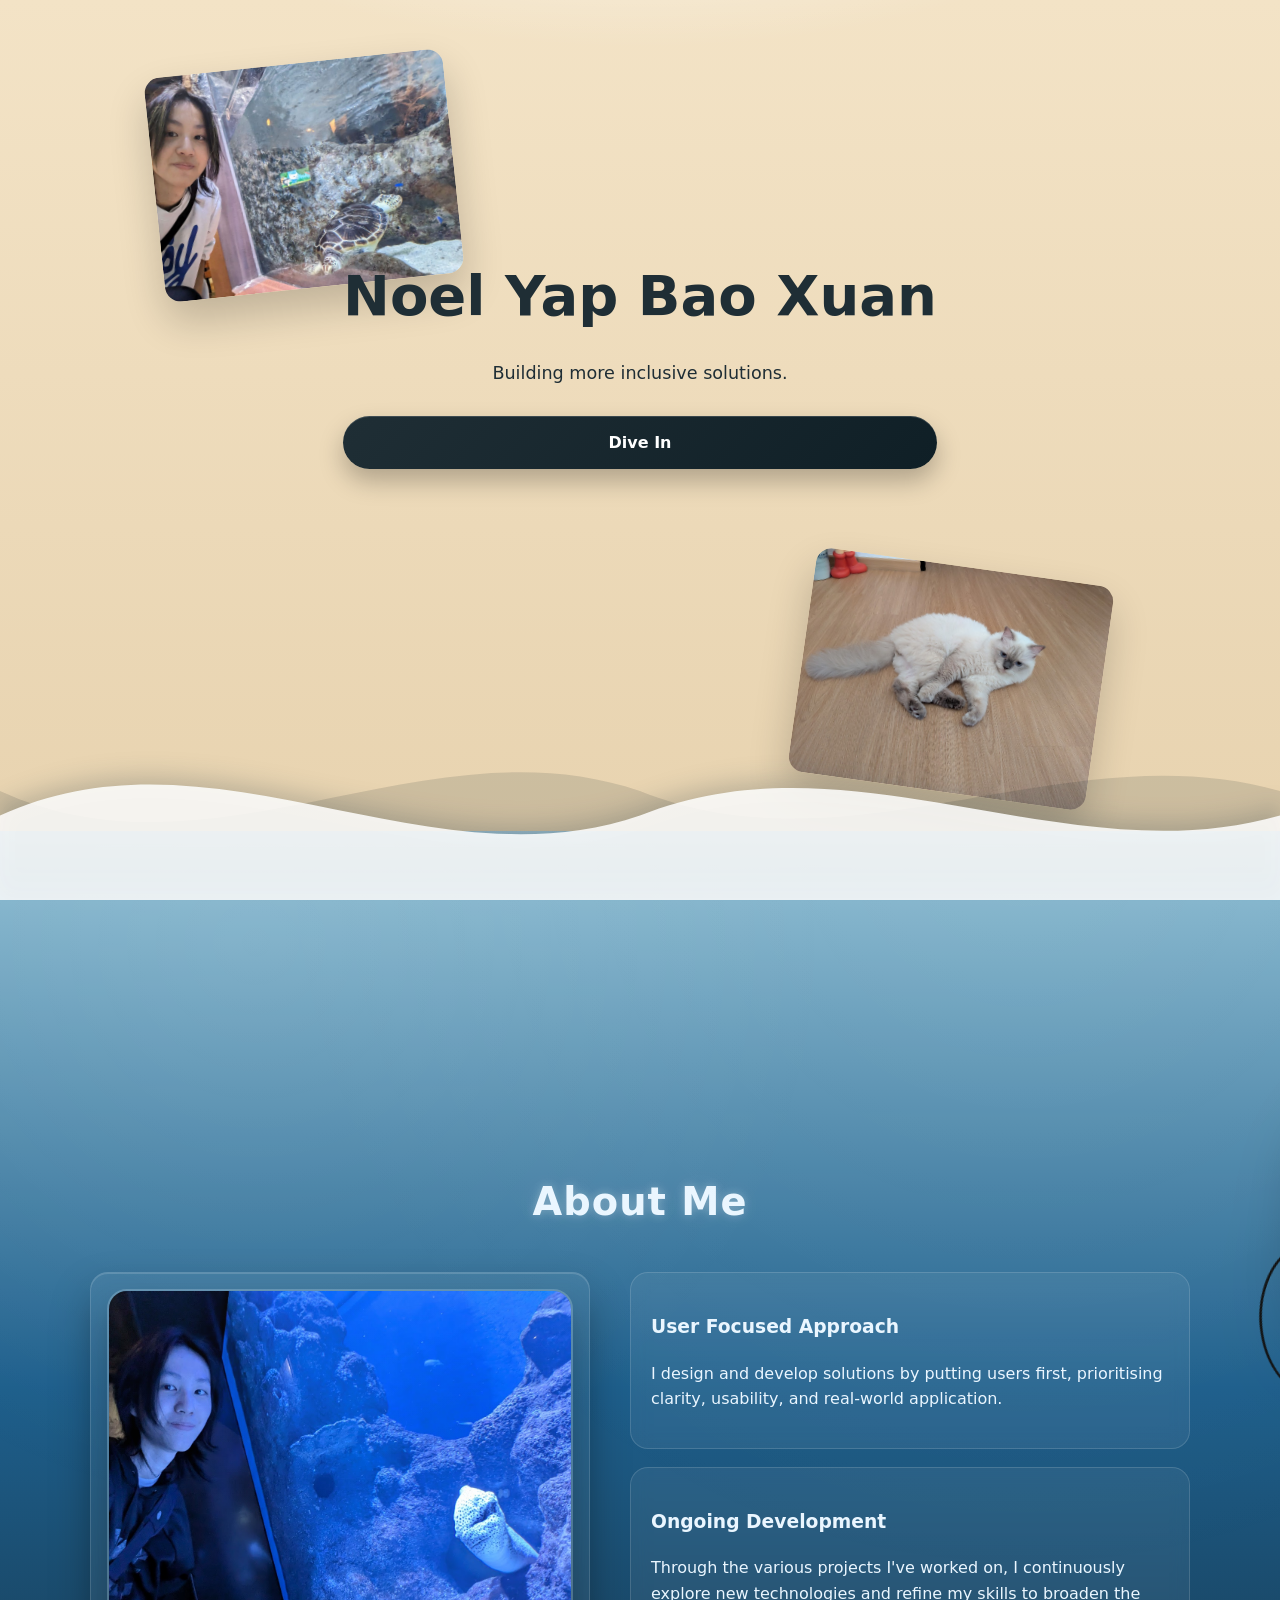
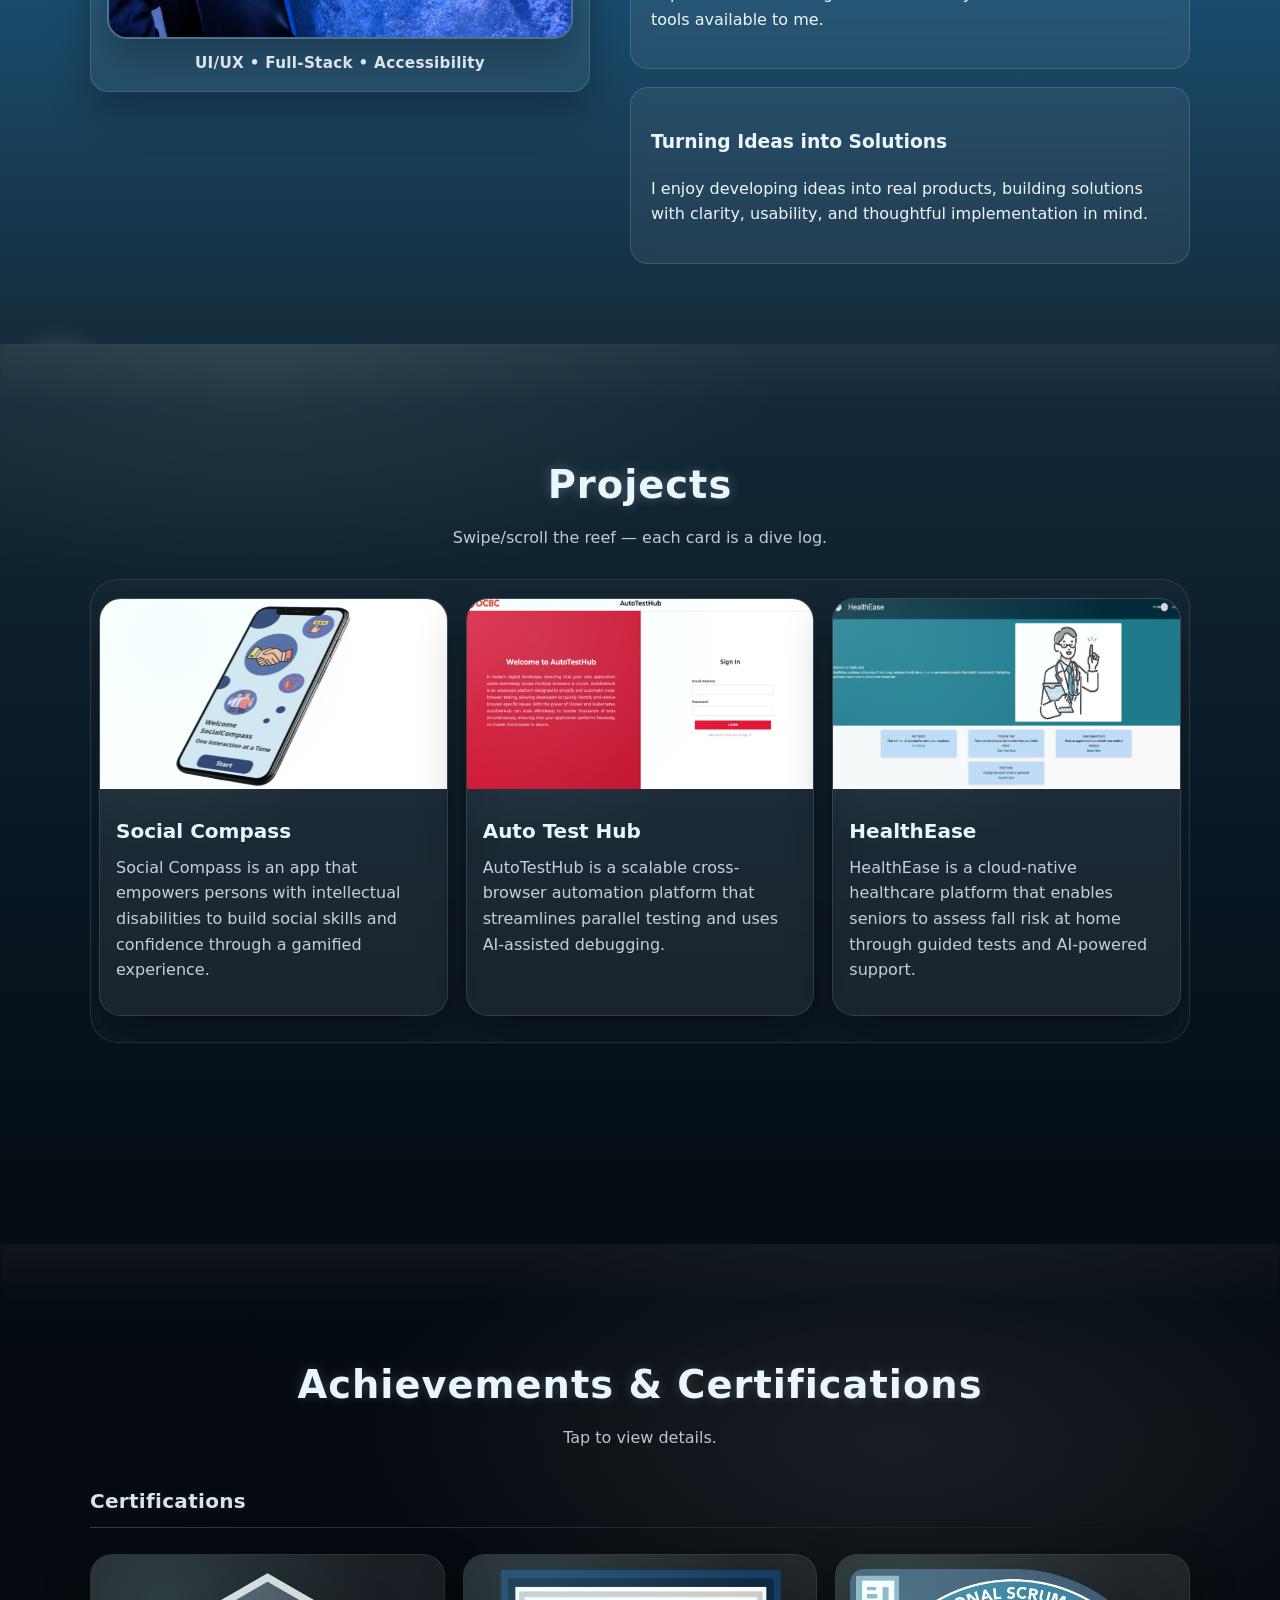
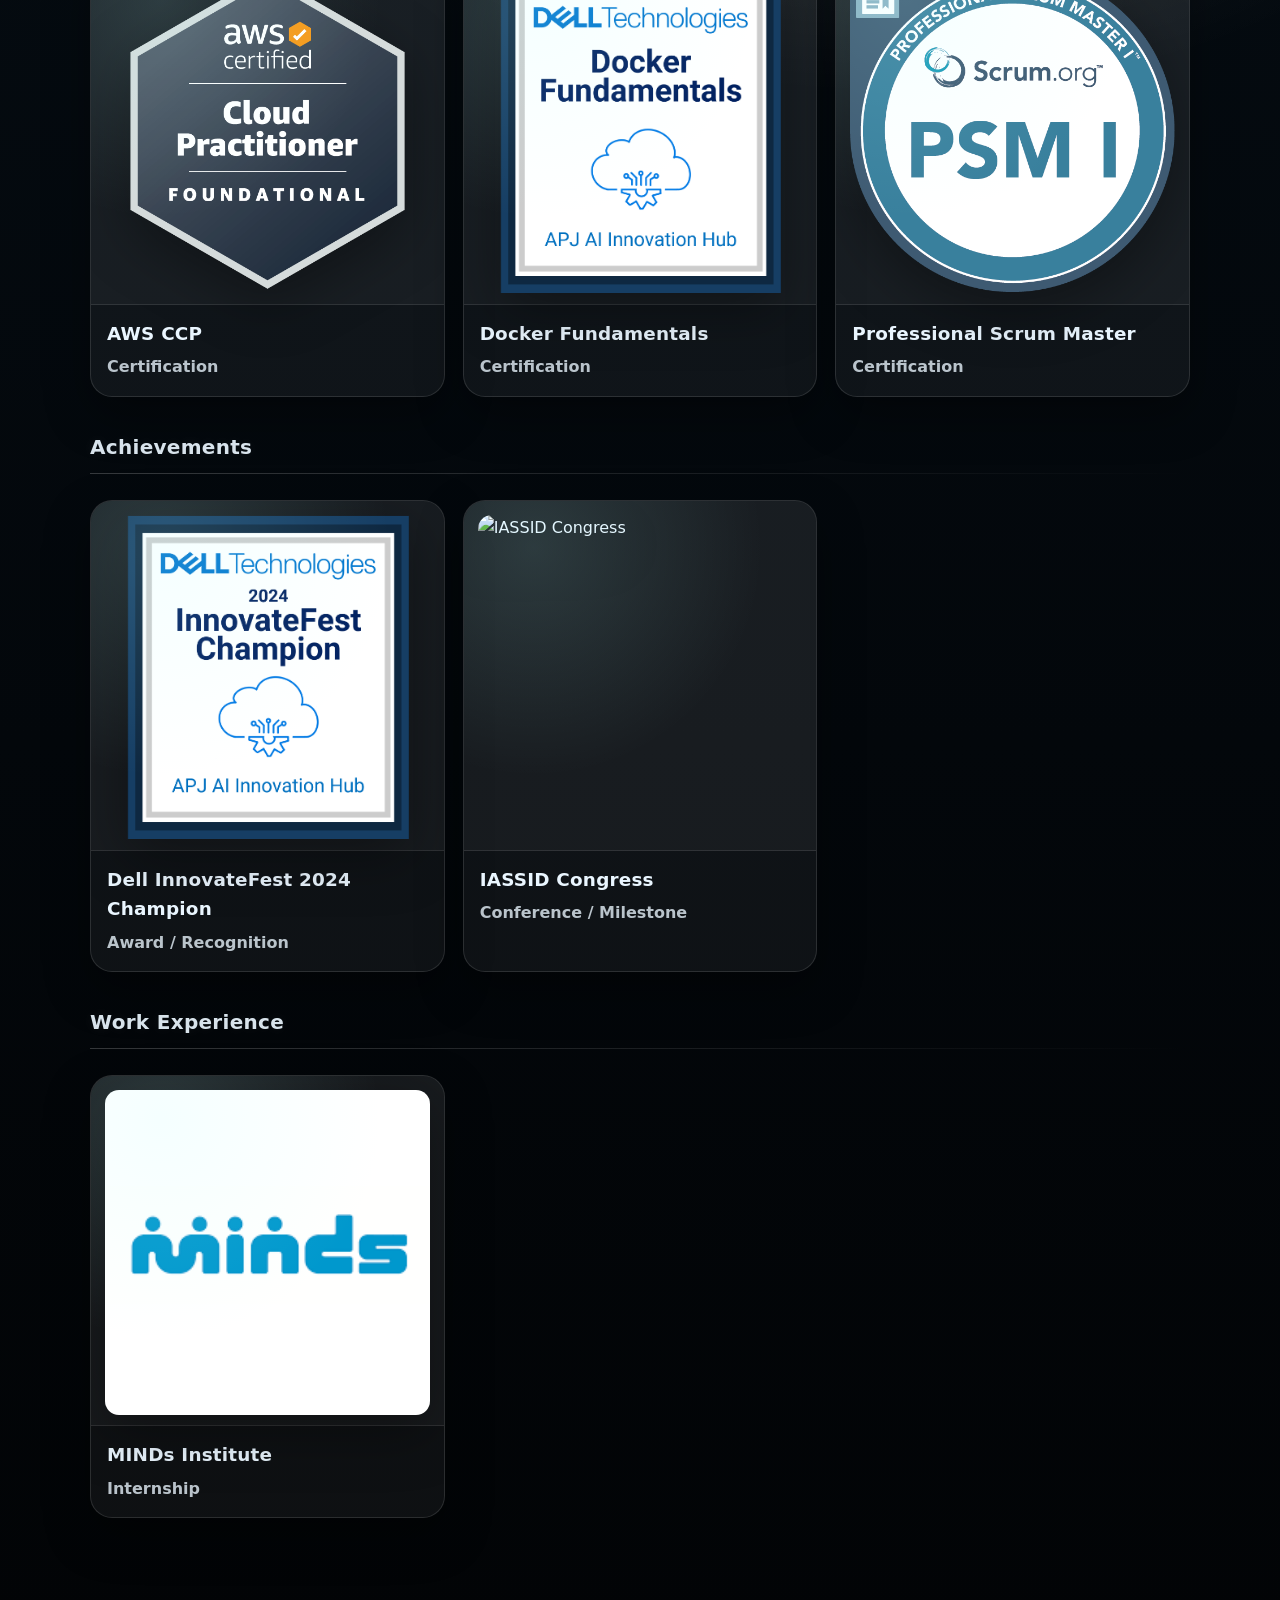
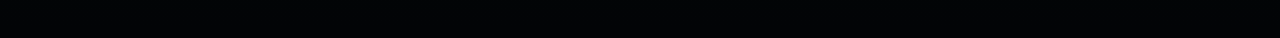
==== commit 9c1b8fb0: "portfolio update achievements" ====
--- a/index.html
+++ b/index.html
@@ -115,12 +115,120 @@
             </article>
     </div>
 </section>
+<!--Achievements + Certs-->
+<section id="achievements" class="achievements">
+    <div class="achievements-head">
+        <h2>Achievements & Certifications</h2>
+        <p class="achievements-sub">Tap to view details.</p>
+    </div>
+
+    <!-- CERTIFICATIONS -->
+    <div class="achievements-group">
+        <h3 class="achievements-group-title">Certifications</h3>
+        <div class="achievements-grid" aria-label="Certifications">
+        
+        <article class="badge-card" role="button" tabindex="0"
+            data-badge="awsccp" aria-label="Open AWS Certified Cloud Practitioner details">
+            <div class="badge-media">
+            <img src="assets/aws.png" alt="AWS Certified Cloud Practitioner badge">
+            </div>
+            <div class="badge-body">
+            <h3>AWS CCP</h3>
+            <p class="badge-type">Certification</p>
+            </div>
+            <span class="badge-glow" aria-hidden="true"></span>
+        </article>
+                <article class="badge-card" role="button" tabindex="0"
+            data-badge="Docker Fundamentals" aria-label="Open Docker Fundamentals details">
+            <div class="badge-media">
+            <img src="assets/docker.png" alt="Docker Fundamentals badge">
+            </div>
+            <div class="badge-body">
+            <h3>Docker Fundamentals</h3>
+            <p class="badge-type">Certification</p>
+            </div>
+            <span class="badge-glow" aria-hidden="true"></span>
+        </article>
+
+        <article class="badge-card" role="button" tabindex="0"
+            data-badge="psm" aria-label="Open Professional Scrum Master details">
+            <div class="badge-media">
+            <img src="assets/scrum.png" alt="Professional Scrum Master badge">
+            </div>
+            <div class="badge-body">
+            <h3>Professional Scrum Master</h3>
+            <p class="badge-type">Certification</p>
+            </div>
+            <span class="badge-glow" aria-hidden="true"></span>
+        </article>
+
+        </div>
+    </div>
+
+    <!-- ACHIEVEMENTS -->
+    <div class="achievements-group">
+        <h3 class="achievements-group-title">Achievements</h3>
+        <div class="achievements-grid" aria-label="Achievements">
+
+        <article class="badge-card" role="button" tabindex="0"
+            data-badge="innovatefest" aria-label="Open Dell InnovateFest achievement details">
+            <div class="badge-media">
+            <img src="assets/dell.png" alt="Dell InnovateFest badge">
+            </div>
+            <div class="badge-body">
+            <h3>Dell InnovateFest 2024 Champion</h3>
+            <p class="badge-type">Award / Recognition</p>
+            </div>
+            <span class="badge-glow" aria-hidden="true"></span>
+        </article>
+
+        <!-- Put IASSID here IF you presented / showcased -->
+        <article class="badge-card" role="button" tabindex="0"
+            data-badge="iassid" aria-label="Open IASSID Congress details">
+            <div class="badge-media">
+            <img src="assets/iassid.jpg" alt="IASSID Congress">
+            </div>
+            <div class="badge-body">
+            <h3>IASSID Congress</h3>
+            <p class="badge-type">Conference / Milestone</p>
+            </div>
+            <span class="badge-glow" aria-hidden="true"></span>
+        </article>
+
+        </div>
+    </div>
+
+    <!-- EXPERIENCE -->
+    <div class="achievements-group">
+        <h3 class="achievements-group-title">Work Experience</h3>
+        <div class="achievements-grid" aria-label="Work experience">
+            <article class="badge-card" role="button" tabindex="0"
+                data-badge="MINDs Institute" aria-label="Open MINDs Institute details">
+                <div class="badge-media">
+                <img src="assets/minds.png" alt="MINDs Internship">
+                </div>
+                <div class="badge-body">
+                <h3>MINDs Institute</h3>
+                <p class="badge-type">Internship</p>
+                </div>
+                <span class="badge-glow" aria-hidden="true"></span>
+            </article>
+        </div>
+    </div>
+    </section>
 
     <div class="angler-teaser" aria-hidden="false">
         <img src="assets/angler.png" alt="" class="angler-img" />
         <button class="angler-hit" type="button" aria-label="Go to Projects"></button>
-        </div>
-
+    </div>
+
+    <!-- Cat teaser -->
+    <div class="cat-teaser" aria-hidden="false">
+    <div class="cat-mover">
+        <img src="assets/kotaro.png" alt="" class="cat-img" />
+    </div>
+    <button class="cat-hit" type="button" aria-label="Go to Achievements"></button>
+    </div>
         <!-- Project Modal -->
     <div class="modal" id="projectModal" aria-hidden="true">
         <div class="modal-backdrop" data-close="true"></div>
@@ -136,7 +244,7 @@
             <div class="modal-actions" id="modalActions"></div>
         </div>
     </div>
-
+    <!--Achievements-->
     <script src="js/index.js"></script>
 
 </body>
--- a/css/styles.css
+++ b/css/styles.css
@@ -327,6 +327,7 @@
         radial-gradient(900px 420px at 20% 0%, rgba(255,255,255,.08), transparent 60%),
         linear-gradient(180deg, var(--sea3), #081723 55%, #050c12 100%);
     overflow: hidden;
+    height: 100vh;
     }
 
     #projects::before{
@@ -616,6 +617,15 @@
 body.section-projects .angler-img{
     transform: translateX(55%) translateY(-30px);
 }
+body.section-achievements .angler-hit{
+    opacity:0;
+    transform: translateX(40px);
+    pointer-events:none;
+}
+body.section-achievements .angler-img{
+
+    transform: translateX(125%) translateY(0);
+}
 
 .angler-teaser.is-swimming .angler-img{
     transform: translateX(55%) translateY(-30px);
@@ -659,10 +669,10 @@
 .modal-dialog{
     position: relative;
     width: min(860px, calc(100vw - 28px));
-    max-height: min(78vh, 720px);
+    max-height: min(90vh, 900px);
     margin: 10vh auto 0;
     padding: 22px 20px 18px;
-
+    height: 80vh;
     border-radius: 22px;
     border: 1px solid rgba(255,255,255,.18);
     background: rgba(8, 20, 30, .88);
@@ -741,8 +751,8 @@
 
 .modal-image img{
     width: 75%;              
-    max-width: 480px;          
-    max-height: 320px;        
+    max-width: 570px;          
+    max-height: 405px;        
     height: auto;
 
     border-radius: 16px;
@@ -766,7 +776,7 @@
     }
 
 
-    .sand-photo.p1{ left: 6%; bottom: 68%; }
+    .sand-photo.p1{ left: 6%; bottom: 78%; }
     .sand-photo.p2{ right: 6%; bottom: 14%; }
 
 
@@ -870,6 +880,15 @@
         pointer-events: auto;
     }
 
+        body.section-achievements .angler-img{
+        transform: translateY(120%) rotate(90deg);
+    }
+    body.section-achievements .angler-hit{
+        opacity: 0;
+        transform: translateX(-50%) translateY(30px);
+        pointer-events: none;
+    }
+
 
     .angler-teaser::after{
         right: auto;
@@ -884,3 +903,302 @@
     .project-card:hover .project-media img{ transform: scale(1.03); }
     }
 
+/* ===== Achievements ===== */
+    #achievements{
+    position: relative;
+    padding: 110px 20px 120px;
+    color: var(--text-light);
+    background:
+        radial-gradient(900px 420px at 70% 10%, rgba(255,255,255,.08), transparent 60%),
+        linear-gradient(180deg, #050c12 0%, #03070b 55%, #020406 100%);
+    overflow: hidden;
+    }
+
+    #achievements::before{
+    content:"";
+    position:absolute;
+    left:0; right:0; top:-70px;
+    height:180px;
+    pointer-events:none;
+    background: linear-gradient(
+        180deg,
+        rgba(255,255,255,.10) 0%,
+        rgba(255,255,255,.05) 35%,
+        rgba(255,255,255,0) 75%
+    );
+    filter: blur(2px);
+    opacity: .9;
+    }
+
+    .achievements-head{
+    width: min(1100px, 100%);
+    margin: 0 auto 24px;
+    text-align: center;
+    position: relative;
+    z-index: 2;
+    }
+
+    .achievements-head h2{
+    margin: 0 0 10px;
+    font-size: clamp(2rem, 3vw, 2.8rem);
+    letter-spacing: 1px;
+    text-shadow:
+        0 0 12px rgba(255,255,255,.18),
+        0 0 30px rgba(255,255,255,.06);
+    }
+
+    .achievements-sub{
+    margin: 0 auto;
+    max-width: 680px;
+    color: rgba(234,246,255,.78);
+    }
+
+    .achievements-grid{
+    width: min(1100px, 100%);
+    margin: 26px auto 0;
+    display: grid;
+    grid-template-columns: repeat(3, minmax(0, 1fr));
+    gap: 18px;
+
+    position: relative;
+    z-index: 2;
+    }
+
+    @media (max-width: 980px){
+    .achievements-grid{ grid-template-columns: repeat(2, minmax(0, 1fr)); }
+    }
+    @media (max-width: 640px){
+    .achievements-grid{ grid-template-columns: 1fr; }
+    }
+    .badge-card{
+    position: relative;
+    border-radius: 22px;
+    overflow: hidden;
+    border: 1px solid rgba(255,255,255,.12);
+    background: rgba(255,255,255,.05);
+    box-shadow: 0 18px 45px rgba(0,0,0,.35);
+    cursor: pointer;
+    outline: none;
+
+    transition: transform .25s ease, background .25s ease, border-color .25s ease;
+    }
+
+    .badge-card:hover{
+    transform: translateY(-6px);
+    background: rgba(255,255,255,.075);
+    border-color: rgba(255,255,255,.18);
+    }
+
+    .badge-card:focus-visible{
+    outline: 3px solid rgba(180,255,255,0.9);
+    outline-offset: 6px;
+    }
+
+    /* NEW: image header */
+/* ===== Badge image sizing fix ===== */
+    .badge-media{
+    height: 350px;
+    padding: 14px;
+
+    display: grid;
+    place-items: center;
+
+    background: rgba(255,255,255,.04);
+    border-bottom: 1px solid rgba(255,255,255,.10);
+    }
+    /* Force every image to behave consistently */
+        .badge-media img{
+        display: block;
+        width: 100%;
+        height: 100%;
+        max-height: 330px;
+        object-fit: contain;     /* no cropping */
+        border-radius: 14px;
+        filter: drop-shadow(0 16px 28px rgba(0,0,0,.35));
+        }
+
+    /* Name + type */
+    .badge-body{
+    padding: 14px 16px 16px;
+    }
+
+    .badge-body h3{
+    margin: 0 0 6px;
+    font-size: 1.15rem;
+    letter-spacing: .2px;
+    }
+
+    .badge-type{
+    margin: 0;
+    color: rgba(234,246,255,.78);
+    font-weight: 800;
+    }
+
+    .badge-glow{
+    position:absolute;
+    inset:-1px;
+    border-radius: 22px;
+    pointer-events:none;
+    background: radial-gradient(circle at 20% 10%, rgba(180,255,255,.18), transparent 45%);
+    opacity:.75;
+    }
+
+
+    @media (hover:hover){
+    .badge-card:hover .badge-pop{
+        opacity: 1;
+        transform: translateY(0);
+    }
+    }
+    .achievements-group{
+        width: min(1100px, 100%);
+        margin: 34px auto 0;
+        position: relative;
+        z-index: 2;
+        }
+
+    .achievements-group-title{
+        margin: 0 0 14px;
+        font-size: 1.25rem;
+        letter-spacing: .3px;
+        color: rgba(234,246,255,.92);
+        text-shadow: 0 0 14px rgba(255,255,255,.08);
+        }
+
+    .achievements-group-title::after{
+        content:"";
+        display:block;
+        height: 1px;
+        margin-top: 10px;
+        background: linear-gradient(90deg, rgba(255,255,255,.20), rgba(255,255,255,0));
+        }
+
+
+    .cat-teaser{
+    position: fixed;
+    right: 8%;
+    bottom: 0;
+    z-index: 55;
+    width: 20vw;
+    rotate: 20deg;
+    pointer-events: none;
+    }
+
+    .cat-mover{
+    width: 100%;
+    will-change: transform;
+    transition: transform 1400ms cubic-bezier(.2,.9,.2,1); 
+    transform: translateX(120%) translateY(35%);
+    }
+
+    .cat-img{
+    width: 100%;
+    height: auto;
+    display: block;
+    will-change: transform;
+    transition: transform 1400ms cubic-bezier(.2,.9,.2,1);
+    filter: drop-shadow(0 14px 30px rgba(0,0,0,.22));
+
+    transform: rotate(180deg);
+    transform-origin: 85% 85%;
+    }
+
+    .cat-hit{
+    position: absolute;
+    right: 16px;
+    bottom: 16px;
+    width: 120px;
+    height: 120px;
+    border: 0;
+    padding: 0;
+    background: transparent;
+    cursor: pointer;
+    border-radius: 999px;
+    pointer-events: auto;
+
+    opacity: 0;
+    transform: translateX(30px);
+    transition: opacity 320ms ease, transform 800ms cubic-bezier(.2,.9,.2,1);
+    }
+
+    .cat-hit:focus-visible{
+    outline: 3px solid rgba(180,255,255,0.9);
+    outline-offset: 8px;
+    }
+
+    /* --- Animations --- */
+    @keyframes tailWiggle{
+    0%,100% { transform: rotate(180deg) rotate(-2deg); }
+    50%     { transform: rotate(180deg) rotate(3deg); }
+    }
+
+    @keyframes catRiseIn{
+    from { transform: translateX(-150%) translateY(12%); }
+    to   { transform: translateX(22%) translateY(-2%); }
+    }
+
+    @keyframes catBobAtBottom{
+    0%,100% { transform: translateX(22%) translateY(-2%); }
+    50%     { transform: translateX(22%) translateY(-8%); }
+    }
+
+    @keyframes catFlipUpright{
+    from { transform: rotate(180deg); }
+    to   { transform: rotate(0deg); }
+    }
+
+    body.section-intro .cat-mover{
+    transform: translateX(120%) translateY(35%);
+    }
+    body.section-intro .cat-hit{
+    opacity: 0;
+    transform: translateX(30px);
+    pointer-events: none;
+    }
+    body.section-intro .cat-img{
+    animation: none;
+    }
+    
+    @media (min-width: 769px){
+
+
+
+    body.section-achievements .cat-mover{
+        transition: none;
+        animation:
+        catRiseIn 1800ms cubic-bezier(.2,.9,.2,1) forwards,       
+        catBobAtBottom 8.5s ease-in-out 1800ms infinite;            
+    }
+
+    body.section-achievements .cat-img{
+        transition: none;                      
+        animation: catFlipUpright 2400ms cubic-bezier(.2,.9,.2,1) forwards; 
+    }
+
+    body.section-achievements .cat-hit{
+        opacity: 1;
+        transform: translateX(0);
+        pointer-events: auto;
+    }
+
+    body.section-about .cat-mover{
+        transition: transform 1400ms cubic-bezier(.2,.9,.2,1);
+        animation: none;
+        transform: translateX(120%) translateY(35%);
+    }
+    body.section-about .cat-img{
+        transition: transform 1400ms cubic-bezier(.2,.9,.2,1);
+        animation: none;
+        transform: rotate(180deg);
+    }
+    body.section-about .cat-hit{
+        opacity: 0;
+        transform: translateX(30px);
+        pointer-events: none;
+    }
+    }
+
+    @media (prefers-reduced-motion: reduce){
+    .cat-mover{ transition: none; animation: none !important; }
+    .cat-img{ transition: none; animation: none !important; }
+    }
